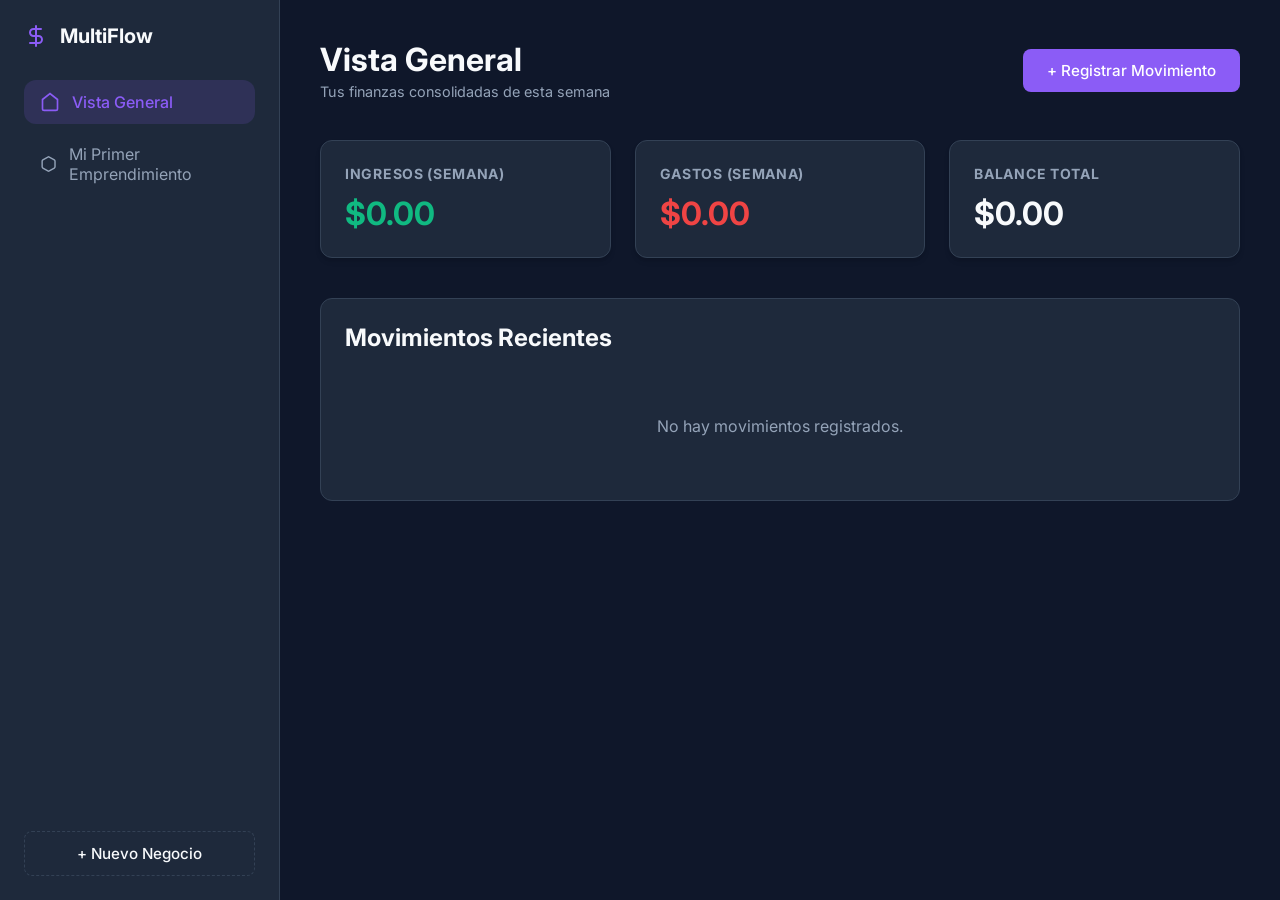
==== index.html @ d520639d "Initial commit: MultiFlow MVP" ====
<!DOCTYPE html>
<html lang="es">
<head>
    <meta charset="UTF-8">
    <meta name="viewport" content="width=device-width, initial-scale=1.0">
    <title>MultiFlow - Finanzas Semanales</title>
    <link href="https://fonts.googleapis.com/css2?family=Inter:wght@400;500;600;700&display=swap" rel="stylesheet">
    <link rel="stylesheet" href="styles.css">
</head>
<body>
    <div class="app-container">
        <!-- Sidebar -->
        <aside class="sidebar">
            <div class="logo">
                <svg width="24" height="24" viewBox="0 0 24 24" fill="none" stroke="currentColor" stroke-width="2" stroke-linecap="round" stroke-linejoin="round" class="text-primary"><path d="M12 2v20M17 5H9.5a3.5 3.5 0 0 0 0 7h5a3.5 3.5 0 0 1 0 7H6"/></svg>
                <h2>MultiFlow</h2>
            </div>
            <nav>
                <ul id="business-list">
                    <li class="active" data-id="all">
                        <svg width="20" height="20" viewBox="0 0 24 24" fill="none" stroke="currentColor" stroke-width="2"><path d="M3 9l9-7 9 7v11a2 2 0 0 1-2 2H5a2 2 0 0 1-2-2z"/></svg>
                        Vista General
                    </li>
                    <!-- Dynamic business list will go here -->
                </ul>
            </nav>
            <button id="add-business-btn" class="btn-secondary mt-auto">
                + Nuevo Negocio
            </button>
        </aside>

        <!-- Main Content -->
        <main class="main-content">
            <header>
                <div>
                    <h1 id="current-view-title">Vista General</h1>
                    <p class="subtitle">Tus finanzas consolidadas de esta semana</p>
                </div>
                <button id="new-transaction-btn" class="btn-primary">
                    + Registrar Movimiento
                </button>
            </header>

            <!-- Dashboard Stats -->
            <section class="stats-grid">
                <div class="stat-card">
                    <h3>Ingresos (Semana)</h3>
                    <p class="amount text-success" id="stat-income">$0.00</p>
                </div>
                <div class="stat-card">
                    <h3>Gastos (Semana)</h3>
                    <p class="amount text-danger" id="stat-expense">$0.00</p>
                </div>
                <div class="stat-card">
                    <h3>Balance Total</h3>
                    <p class="amount" id="stat-balance">$0.00</p>
                </div>
            </section>

            <!-- Transactions List -->
            <section class="transactions-section">
                <div class="section-header">
                    <h2>Movimientos Recientes</h2>
                </div>
                <div class="transactions-list" id="transactions-list">
                    <!-- Dynamic transactions -->
                    <div class="empty-state">No hay movimientos esta semana.</div>
                </div>
            </section>
        </main>
    </div>

    <!-- Modal: New Transaction -->
    <div id="transaction-modal" class="modal hidden">
        <div class="modal-content">
            <div class="modal-header">
                <h2>Nuevo Movimiento</h2>
                <button class="close-btn" id="close-tx-modal">&times;</button>
            </div>
            <form id="transaction-form">
                <div class="form-group">
                    <label>Tipo</label>
                    <div class="toggle-group">
                        <input type="radio" id="type-income" name="type" value="income" checked>
                        <label for="type-income" class="toggle-btn success">Ingreso</label>
                        <input type="radio" id="type-expense" name="type" value="expense">
                        <label for="type-expense" class="toggle-btn danger">Gasto</label>
                    </div>
                </div>
                <div class="form-group">
                    <label for="tx-amount">Monto ($)</label>
                    <input type="number" id="tx-amount" step="0.01" required placeholder="0.00">
                </div>
                <div class="form-group">
                    <label for="tx-desc">Descripción</label>
                    <input type="text" id="tx-desc" required placeholder="Ej. Venta producto, Pago servidor...">
                </div>
                <div class="form-group">
                    <label for="tx-business">Negocio / Emprendimiento</label>
                    <select id="tx-business" required>
                        <!-- Dynamic -->
                    </select>
                </div>
                <button type="submit" class="btn-primary w-full">Guardar Movimiento</button>
            </form>
        </div>
    </div>

    <!-- Modal: New Business -->
    <div id="business-modal" class="modal hidden">
        <div class="modal-content">
            <div class="modal-header">
                <h2>Agregar Negocio</h2>
                <button class="close-btn" id="close-biz-modal">&times;</button>
            </div>
            <form id="business-form">
                <div class="form-group">
                    <label for="biz-name">Nombre del Emprendimiento</label>
                    <input type="text" id="biz-name" required placeholder="Ej. Tienda Online">
                </div>
                <button type="submit" class="btn-primary w-full">Crear Negocio</button>
            </form>
        </div>
    </div>

    <script src="app.js"></script>
</body>
</html>
---- styles.css ----
:root {
    --bg-main: #0f172a;
    --bg-card: #1e293b;
    --bg-card-hover: #334155;
    
    --text-main: #f8fafc;
    --text-muted: #94a3b8;
    
    --primary: #8b5cf6; /* Vibrant Purple */
    --primary-hover: #7c3aed;
    
    --success: #10b981; /* Emerald */
    --danger: #ef4444; /* Red */
    
    --border: #334155;
    --radius: 12px;
}

* {
    box-sizing: border-box;
    margin: 0;
    padding: 0;
    font-family: 'Inter', sans-serif;
}

body {
    background-color: var(--bg-main);
    color: var(--text-main);
    min-height: 100vh;
}

/* Layout */
.app-container {
    display: flex;
    height: 100vh;
    overflow: hidden;
}

/* Sidebar */
.sidebar {
    width: 280px;
    background-color: var(--bg-card);
    border-right: 1px solid var(--border);
    padding: 24px;
    display: flex;
    flex-direction: column;
}

.logo {
    display: flex;
    align-items: center;
    gap: 12px;
    margin-bottom: 32px;
}

.logo h2 {
    font-size: 1.25rem;
    font-weight: 700;
}

.text-primary {
    color: var(--primary);
}

nav ul {
    list-style: none;
    display: flex;
    flex-direction: column;
    gap: 8px;
}

nav li {
    display: flex;
    align-items: center;
    gap: 12px;
    padding: 12px 16px;
    border-radius: var(--radius);
    color: var(--text-muted);
    cursor: pointer;
    transition: all 0.2s ease;
}

nav li:hover {
    background-color: var(--bg-card-hover);
    color: var(--text-main);
}

nav li.active {
    background-color: rgba(139, 92, 246, 0.15);
    color: var(--primary);
    font-weight: 500;
}

/* Main Content */
.main-content {
    flex: 1;
    padding: 40px;
    overflow-y: auto;
}

header {
    display: flex;
    justify-content: space-between;
    align-items: center;
    margin-bottom: 40px;
}

h1 {
    font-size: 2rem;
    font-weight: 700;
    margin-bottom: 4px;
}

.subtitle {
    color: var(--text-muted);
    font-size: 0.9rem;
}

/* Stats Grid */
.stats-grid {
    display: grid;
    grid-template-columns: repeat(3, 1fr);
    gap: 24px;
    margin-bottom: 40px;
}

.stat-card {
    background-color: var(--bg-card);
    padding: 24px;
    border-radius: var(--radius);
    border: 1px solid var(--border);
    box-shadow: 0 4px 6px -1px rgba(0, 0, 0, 0.1), 0 2px 4px -1px rgba(0, 0, 0, 0.06);
}

.stat-card h3 {
    font-size: 0.875rem;
    color: var(--text-muted);
    text-transform: uppercase;
    letter-spacing: 0.05em;
    margin-bottom: 12px;
}

.stat-card .amount {
    font-size: 2rem;
    font-weight: 700;
}

.text-success { color: var(--success); }
.text-danger { color: var(--danger); }

/* Transactions Section */
.transactions-section {
    background-color: var(--bg-card);
    border-radius: var(--radius);
    border: 1px solid var(--border);
    padding: 24px;
}

.section-header {
    margin-bottom: 24px;
}

.transactions-list {
    display: flex;
    flex-direction: column;
    gap: 12px;
}

.transaction-item {
    display: flex;
    justify-content: space-between;
    align-items: center;
    padding: 16px;
    background-color: var(--bg-main);
    border-radius: 8px;
    transition: transform 0.2s ease;
}

.transaction-item:hover {
    transform: translateX(4px);
}

.tx-info h4 {
    font-size: 1rem;
    margin-bottom: 4px;
}

.tx-meta {
    font-size: 0.8rem;
    color: var(--text-muted);
    display: flex;
    gap: 8px;
}

.tx-meta .badge {
    background-color: rgba(255,255,255,0.1);
    padding: 2px 8px;
    border-radius: 12px;
    font-size: 0.7rem;
}

.tx-amount {
    font-weight: 600;
    font-size: 1.1rem;
}

.empty-state {
    text-align: center;
    padding: 40px;
    color: var(--text-muted);
}

/* Buttons */
button {
    cursor: pointer;
    border: none;
    border-radius: 8px;
    font-size: 0.95rem;
    font-weight: 500;
    transition: all 0.2s ease;
}

.btn-primary {
    background-color: var(--primary);
    color: white;
    padding: 12px 24px;
}

.btn-primary:hover {
    background-color: var(--primary-hover);
    transform: translateY(-1px);
    box-shadow: 0 4px 12px rgba(139, 92, 246, 0.3);
}

.btn-secondary {
    background-color: transparent;
    color: var(--text-main);
    border: 1px dashed var(--border);
    padding: 12px 24px;
}

.btn-secondary:hover {
    background-color: var(--bg-card-hover);
    border-color: var(--text-muted);
}

.w-full { width: 100%; }
.mt-auto { margin-top: auto; }

/* Modals (Glassmorphism) */
.modal {
    position: fixed;
    top: 0; left: 0; width: 100%; height: 100%;
    background-color: rgba(15, 23, 42, 0.8);
    backdrop-filter: blur(8px);
    display: flex;
    align-items: center;
    justify-content: center;
    z-index: 100;
    opacity: 1;
    transition: opacity 0.3s ease;
}

.modal.hidden {
    opacity: 0;
    pointer-events: none;
}

.modal-content {
    background-color: var(--bg-card);
    padding: 32px;
    border-radius: 16px;
    width: 100%;
    max-width: 450px;
    border: 1px solid var(--border);
    box-shadow: 0 25px 50px -12px rgba(0, 0, 0, 0.5);
    transform: translateY(0);
    transition: transform 0.3s ease;
}

.modal.hidden .modal-content {
    transform: translateY(20px);
}

.modal-header {
    display: flex;
    justify-content: space-between;
    align-items: center;
    margin-bottom: 24px;
}

.close-btn {
    background: none;
    color: var(--text-muted);
    font-size: 1.5rem;
    padding: 4px;
}

.close-btn:hover { color: var(--text-main); }

/* Forms */
.form-group {
    margin-bottom: 20px;
}

.form-group label {
    display: block;
    margin-bottom: 8px;
    font-size: 0.9rem;
    color: var(--text-muted);
}

input[type="text"], input[type="number"], select {
    width: 100%;
    padding: 12px;
    background-color: var(--bg-main);
    border: 1px solid var(--border);
    border-radius: 8px;
    color: var(--text-main);
    font-size: 1rem;
}

input:focus, select:focus {
    outline: none;
    border-color: var(--primary);
    box-shadow: 0 0 0 2px rgba(139, 92, 246, 0.2);
}

/* Toggle Group for Income/Expense */
.toggle-group {
    display: flex;
    gap: 8px;
}

.toggle-group input[type="radio"] {
    display: none;
}

.toggle-group label {
    flex: 1;
    text-align: center;
    padding: 10px;
    border-radius: 8px;
    background-color: var(--bg-main);
    border: 1px solid var(--border);
    cursor: pointer;
    transition: all 0.2s;
    margin: 0;
}

.toggle-group input[type="radio"]:checked + label.success {
    background-color: rgba(16, 185, 129, 0.15);
    color: var(--success);
    border-color: var(--success);
}

.toggle-group input[type="radio"]:checked + label.danger {
    background-color: rgba(239, 68, 68, 0.15);
    color: var(--danger);
    border-color: var(--danger);
}
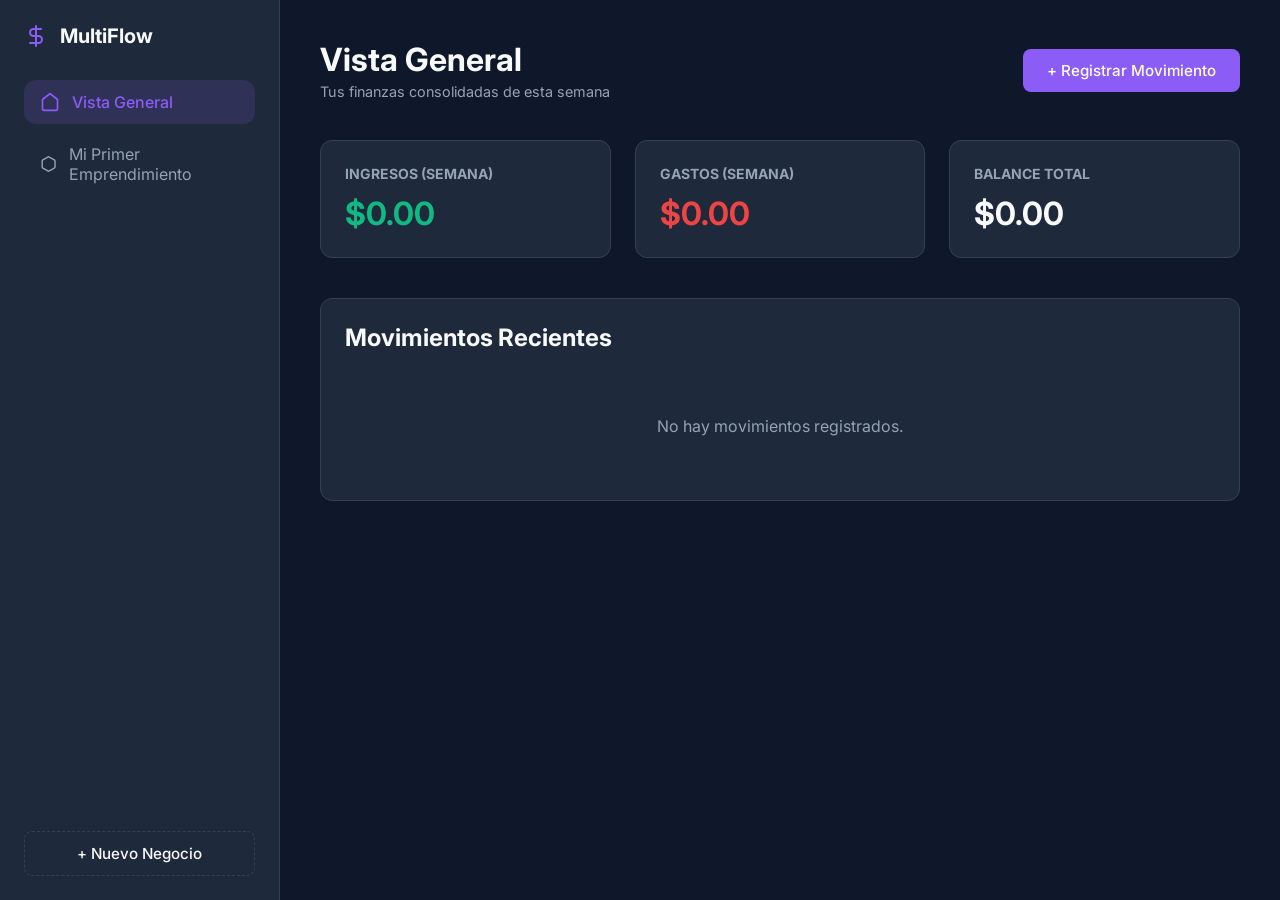
==== commit c5d5487c: "Add hamburger menu and overlay for mobile" ====
--- a/index.html
+++ b/index.html
@@ -4,14 +4,32 @@
     <meta charset="UTF-8">
     <meta name="viewport" content="width=device-width, initial-scale=1.0">
     <title>MultiFlow - Finanzas Semanales</title>
+    <link rel="manifest" href="manifest.json">
+    <link rel="icon" href="icon.svg" type="image/svg+xml">
+    <link rel="apple-touch-icon" href="icon.svg">
+    <meta name="theme-color" content="#8b5cf6">
     <link href="https://fonts.googleapis.com/css2?family=Inter:wght@400;500;600;700&display=swap" rel="stylesheet">
     <link rel="stylesheet" href="styles.css">
 </head>
 <body>
+    <!-- Mobile Top Header -->
+    <div class="mobile-header">
+        <div class="logo">
+            <svg width="24" height="24" viewBox="0 0 24 24" fill="none" stroke="currentColor" stroke-width="2" stroke-linecap="round" stroke-linejoin="round" class="text-primary"><path d="M12 2v20M17 5H9.5a3.5 3.5 0 0 0 0 7h5a3.5 3.5 0 0 1 0 7H6"/></svg>
+            <h2>MultiFlow</h2>
+        </div>
+        <button id="hamburger-btn" class="hamburger-btn">
+            <svg width="24" height="24" viewBox="0 0 24 24" fill="none" stroke="currentColor" stroke-width="2"><path d="M3 12h18M3 6h18M3 18h18"/></svg>
+        </button>
+    </div>
+
     <div class="app-container">
+        <!-- Sidebar Overlay for Mobile -->
+        <div id="sidebar-overlay" class="sidebar-overlay"></div>
+        
         <!-- Sidebar -->
-        <aside class="sidebar">
-            <div class="logo">
+        <aside id="sidebar" class="sidebar">
+            <div class="logo desktop-logo">
                 <svg width="24" height="24" viewBox="0 0 24 24" fill="none" stroke="currentColor" stroke-width="2" stroke-linecap="round" stroke-linejoin="round" class="text-primary"><path d="M12 2v20M17 5H9.5a3.5 3.5 0 0 0 0 7h5a3.5 3.5 0 0 1 0 7H6"/></svg>
                 <h2>MultiFlow</h2>
             </div>
@@ -21,7 +39,6 @@
                         <svg width="20" height="20" viewBox="0 0 24 24" fill="none" stroke="currentColor" stroke-width="2"><path d="M3 9l9-7 9 7v11a2 2 0 0 1-2 2H5a2 2 0 0 1-2-2z"/></svg>
                         Vista General
                     </li>
-                    <!-- Dynamic business list will go here -->
                 </ul>
             </nav>
             <button id="add-business-btn" class="btn-secondary mt-auto">
@@ -63,14 +80,13 @@
                     <h2>Movimientos Recientes</h2>
                 </div>
                 <div class="transactions-list" id="transactions-list">
-                    <!-- Dynamic transactions -->
                     <div class="empty-state">No hay movimientos esta semana.</div>
                 </div>
             </section>
         </main>
     </div>
 
-    <!-- Modal: New Transaction -->
+    <!-- Modals -->
     <div id="transaction-modal" class="modal hidden">
         <div class="modal-content">
             <div class="modal-header">
@@ -93,20 +109,17 @@
                 </div>
                 <div class="form-group">
                     <label for="tx-desc">Descripción</label>
-                    <input type="text" id="tx-desc" required placeholder="Ej. Venta producto, Pago servidor...">
+                    <input type="text" id="tx-desc" required placeholder="Ej. Venta producto...">
                 </div>
                 <div class="form-group">
                     <label for="tx-business">Negocio / Emprendimiento</label>
-                    <select id="tx-business" required>
-                        <!-- Dynamic -->
-                    </select>
+                    <select id="tx-business" required></select>
                 </div>
                 <button type="submit" class="btn-primary w-full">Guardar Movimiento</button>
             </form>
         </div>
     </div>
 
-    <!-- Modal: New Business -->
     <div id="business-modal" class="modal hidden">
         <div class="modal-content">
             <div class="modal-header">
@@ -124,5 +137,14 @@
     </div>
 
     <script src="app.js"></script>
+    <script>
+        if ('serviceWorker' in navigator) {
+            window.addEventListener('load', () => {
+                navigator.serviceWorker.register('./sw.js')
+                    .then(registration => console.log('SW registrado', registration.scope))
+                    .catch(err => console.log('Error SW', err));
+            });
+        }
+    </script>
 </body>
 </html>
--- a/styles.css
+++ b/styles.css
@@ -2,16 +2,12 @@
     --bg-main: #0f172a;
     --bg-card: #1e293b;
     --bg-card-hover: #334155;
-    
     --text-main: #f8fafc;
     --text-muted: #94a3b8;
-    
-    --primary: #8b5cf6; /* Vibrant Purple */
+    --primary: #8b5cf6;
     --primary-hover: #7c3aed;
-    
-    --success: #10b981; /* Emerald */
-    --danger: #ef4444; /* Red */
-    
+    --success: #10b981;
+    --danger: #ef4444;
     --border: #334155;
     --radius: 12px;
 }
@@ -29,14 +25,43 @@
     min-height: 100vh;
 }
 
-/* Layout */
+.mobile-header {
+    display: none;
+    justify-content: space-between;
+    align-items: center;
+    padding: 16px 20px;
+    background-color: var(--bg-card);
+    border-bottom: 1px solid var(--border);
+    position: sticky;
+    top: 0;
+    z-index: 100;
+}
+
+.hamburger-btn {
+    background: none;
+    border: none;
+    color: var(--text-main);
+    padding: 8px;
+    display: flex;
+    align-items: center;
+    justify-content: center;
+}
+
 .app-container {
     display: flex;
     height: 100vh;
     overflow: hidden;
 }
 
-/* Sidebar */
+.sidebar-overlay {
+    display: none;
+    position: fixed;
+    top: 0; left: 0; right: 0; bottom: 0;
+    background: rgba(0,0,0,0.6);
+    z-index: 150;
+    backdrop-filter: blur(4px);
+}
+
 .sidebar {
     width: 280px;
     background-color: var(--bg-card);
@@ -91,7 +116,6 @@
     font-weight: 500;
 }
 
-/* Main Content */
 .main-content {
     flex: 1;
     padding: 40px;
@@ -105,18 +129,9 @@
     margin-bottom: 40px;
 }
 
-h1 {
-    font-size: 2rem;
-    font-weight: 700;
-    margin-bottom: 4px;
-}
-
-.subtitle {
-    color: var(--text-muted);
-    font-size: 0.9rem;
-}
-
-/* Stats Grid */
+h1 { font-size: 2rem; font-weight: 700; margin-bottom: 4px; }
+.subtitle { color: var(--text-muted); font-size: 0.9rem; }
+
 .stats-grid {
     display: grid;
     grid-template-columns: repeat(3, 1fr);
@@ -129,26 +144,13 @@
     padding: 24px;
     border-radius: var(--radius);
     border: 1px solid var(--border);
-    box-shadow: 0 4px 6px -1px rgba(0, 0, 0, 0.1), 0 2px 4px -1px rgba(0, 0, 0, 0.06);
-}
-
-.stat-card h3 {
-    font-size: 0.875rem;
-    color: var(--text-muted);
-    text-transform: uppercase;
-    letter-spacing: 0.05em;
-    margin-bottom: 12px;
-}
-
-.stat-card .amount {
-    font-size: 2rem;
-    font-weight: 700;
-}
-
+}
+
+.stat-card h3 { font-size: 0.875rem; color: var(--text-muted); text-transform: uppercase; margin-bottom: 12px; }
+.stat-card .amount { font-size: 2rem; font-weight: 700; }
 .text-success { color: var(--success); }
 .text-danger { color: var(--danger); }
 
-/* Transactions Section */
 .transactions-section {
     background-color: var(--bg-card);
     border-radius: var(--radius);
@@ -156,16 +158,8 @@
     padding: 24px;
 }
 
-.section-header {
-    margin-bottom: 24px;
-}
-
-.transactions-list {
-    display: flex;
-    flex-direction: column;
-    gap: 12px;
-}
-
+.section-header { margin-bottom: 24px; }
+.transactions-list { display: flex; flex-direction: column; gap: 12px; }
 .transaction-item {
     display: flex;
     justify-content: space-between;
@@ -173,189 +167,99 @@
     padding: 16px;
     background-color: var(--bg-main);
     border-radius: 8px;
-    transition: transform 0.2s ease;
-}
-
-.transaction-item:hover {
-    transform: translateX(4px);
-}
-
-.tx-info h4 {
-    font-size: 1rem;
-    margin-bottom: 4px;
-}
-
-.tx-meta {
-    font-size: 0.8rem;
-    color: var(--text-muted);
-    display: flex;
-    gap: 8px;
-}
-
-.tx-meta .badge {
-    background-color: rgba(255,255,255,0.1);
-    padding: 2px 8px;
-    border-radius: 12px;
-    font-size: 0.7rem;
-}
-
-.tx-amount {
-    font-weight: 600;
-    font-size: 1.1rem;
-}
-
-.empty-state {
-    text-align: center;
-    padding: 40px;
-    color: var(--text-muted);
-}
-
-/* Buttons */
-button {
-    cursor: pointer;
-    border: none;
-    border-radius: 8px;
-    font-size: 0.95rem;
-    font-weight: 500;
-    transition: all 0.2s ease;
-}
-
-.btn-primary {
-    background-color: var(--primary);
-    color: white;
-    padding: 12px 24px;
-}
-
-.btn-primary:hover {
-    background-color: var(--primary-hover);
-    transform: translateY(-1px);
-    box-shadow: 0 4px 12px rgba(139, 92, 246, 0.3);
-}
-
-.btn-secondary {
-    background-color: transparent;
-    color: var(--text-main);
-    border: 1px dashed var(--border);
-    padding: 12px 24px;
-}
-
-.btn-secondary:hover {
-    background-color: var(--bg-card-hover);
-    border-color: var(--text-muted);
-}
-
+}
+.tx-info h4 { font-size: 1rem; margin-bottom: 4px; }
+.tx-meta { font-size: 0.8rem; color: var(--text-muted); display: flex; gap: 8px; }
+.tx-meta .badge { background-color: rgba(255,255,255,0.1); padding: 2px 8px; border-radius: 12px; }
+.tx-amount { font-weight: 600; font-size: 1.1rem; }
+.empty-state { text-align: center; padding: 40px; color: var(--text-muted); }
+
+button { cursor: pointer; border: none; border-radius: 8px; font-size: 0.95rem; font-weight: 500; transition: all 0.2s ease; }
+.btn-primary { background-color: var(--primary); color: white; padding: 12px 24px; }
+.btn-primary:hover { background-color: var(--primary-hover); transform: translateY(-1px); }
+.btn-secondary { background-color: transparent; color: var(--text-main); border: 1px dashed var(--border); padding: 12px 24px; }
+.btn-secondary:hover { background-color: var(--bg-card-hover); }
 .w-full { width: 100%; }
 .mt-auto { margin-top: auto; }
 
-/* Modals (Glassmorphism) */
 .modal {
-    position: fixed;
-    top: 0; left: 0; width: 100%; height: 100%;
-    background-color: rgba(15, 23, 42, 0.8);
-    backdrop-filter: blur(8px);
-    display: flex;
-    align-items: center;
-    justify-content: center;
-    z-index: 100;
-    opacity: 1;
-    transition: opacity 0.3s ease;
-}
-
-.modal.hidden {
-    opacity: 0;
-    pointer-events: none;
-}
-
+    position: fixed; top: 0; left: 0; width: 100%; height: 100%;
+    background-color: rgba(15, 23, 42, 0.8); backdrop-filter: blur(8px);
+    display: flex; align-items: center; justify-content: center; z-index: 300;
+    opacity: 1; transition: opacity 0.3s ease;
+}
+.modal.hidden { opacity: 0; pointer-events: none; }
 .modal-content {
-    background-color: var(--bg-card);
-    padding: 32px;
-    border-radius: 16px;
-    width: 100%;
-    max-width: 450px;
-    border: 1px solid var(--border);
-    box-shadow: 0 25px 50px -12px rgba(0, 0, 0, 0.5);
-    transform: translateY(0);
-    transition: transform 0.3s ease;
-}
-
-.modal.hidden .modal-content {
-    transform: translateY(20px);
-}
-
-.modal-header {
-    display: flex;
-    justify-content: space-between;
-    align-items: center;
-    margin-bottom: 24px;
-}
-
-.close-btn {
-    background: none;
-    color: var(--text-muted);
-    font-size: 1.5rem;
-    padding: 4px;
-}
-
-.close-btn:hover { color: var(--text-main); }
-
-/* Forms */
-.form-group {
-    margin-bottom: 20px;
-}
-
-.form-group label {
-    display: block;
-    margin-bottom: 8px;
-    font-size: 0.9rem;
-    color: var(--text-muted);
-}
-
+    background-color: var(--bg-card); padding: 32px; border-radius: 16px;
+    width: 100%; max-width: 450px; border: 1px solid var(--border);
+    transform: translateY(0); transition: transform 0.3s ease;
+}
+.modal.hidden .modal-content { transform: translateY(20px); }
+.modal-header { display: flex; justify-content: space-between; align-items: center; margin-bottom: 24px; }
+.close-btn { background: none; color: var(--text-muted); font-size: 1.5rem; padding: 4px; }
+
+.form-group { margin-bottom: 20px; }
+.form-group label { display: block; margin-bottom: 8px; font-size: 0.9rem; color: var(--text-muted); }
 input[type="text"], input[type="number"], select {
-    width: 100%;
-    padding: 12px;
-    background-color: var(--bg-main);
-    border: 1px solid var(--border);
-    border-radius: 8px;
-    color: var(--text-main);
-    font-size: 1rem;
-}
-
-input:focus, select:focus {
-    outline: none;
-    border-color: var(--primary);
-    box-shadow: 0 0 0 2px rgba(139, 92, 246, 0.2);
-}
-
-/* Toggle Group for Income/Expense */
-.toggle-group {
-    display: flex;
-    gap: 8px;
-}
-
-.toggle-group input[type="radio"] {
-    display: none;
-}
-
+    width: 100%; padding: 12px; background-color: var(--bg-main); border: 1px solid var(--border);
+    border-radius: 8px; color: var(--text-main); font-size: 1rem;
+}
+input:focus, select:focus { outline: none; border-color: var(--primary); }
+
+.toggle-group { display: flex; gap: 8px; }
+.toggle-group input[type="radio"] { display: none; }
 .toggle-group label {
-    flex: 1;
-    text-align: center;
-    padding: 10px;
-    border-radius: 8px;
-    background-color: var(--bg-main);
-    border: 1px solid var(--border);
-    cursor: pointer;
-    transition: all 0.2s;
-    margin: 0;
-}
-
-.toggle-group input[type="radio"]:checked + label.success {
-    background-color: rgba(16, 185, 129, 0.15);
-    color: var(--success);
-    border-color: var(--success);
-}
-
-.toggle-group input[type="radio"]:checked + label.danger {
-    background-color: rgba(239, 68, 68, 0.15);
-    color: var(--danger);
-    border-color: var(--danger);
-}
+    flex: 1; text-align: center; padding: 10px; border-radius: 8px;
+    background-color: var(--bg-main); border: 1px solid var(--border); cursor: pointer; margin: 0;
+}
+.toggle-group input[type="radio"]:checked + label.success { background-color: rgba(16, 185, 129, 0.15); color: var(--success); border-color: var(--success); }
+.toggle-group input[type="radio"]:checked + label.danger { background-color: rgba(239, 68, 68, 0.15); color: var(--danger); border-color: var(--danger); }
+
+/* 📱 Responsive Design (Mobile) con Menú Hamburguesa */
+@media (max-width: 768px) {
+    .app-container {
+        flex-direction: column;
+        height: calc(100vh - 65px); /* Restar altura del header móvil */
+    }
+    
+    .mobile-header {
+        display: flex; /* Mostrar header móvil */
+    }
+
+    .mobile-header .logo {
+        margin-bottom: 0;
+    }
+
+    .sidebar {
+        position: fixed;
+        top: 0;
+        left: 0;
+        height: 100vh;
+        width: 280px;
+        z-index: 200;
+        transform: translateX(-100%);
+        transition: transform 0.3s cubic-bezier(0.4, 0, 0.2, 1);
+        padding: 24px;
+    }
+
+    .sidebar.open {
+        transform: translateX(0);
+        box-shadow: 4px 0 24px rgba(0,0,0,0.5);
+    }
+
+    .sidebar-overlay.show {
+        display: block;
+    }
+
+    .main-content { padding: 20px; }
+    
+    header { flex-direction: column; align-items: flex-start; gap: 16px; margin-bottom: 24px; }
+    h1 { font-size: 1.5rem; }
+    #new-transaction-btn { width: 100%; }
+
+    .stats-grid { grid-template-columns: 1fr; gap: 16px; }
+    .stat-card { padding: 16px; }
+    .stat-card .amount { font-size: 1.5rem; }
+
+    .modal-content { padding: 24px; width: 90%; max-height: 90vh; overflow-y: auto; }
+}
